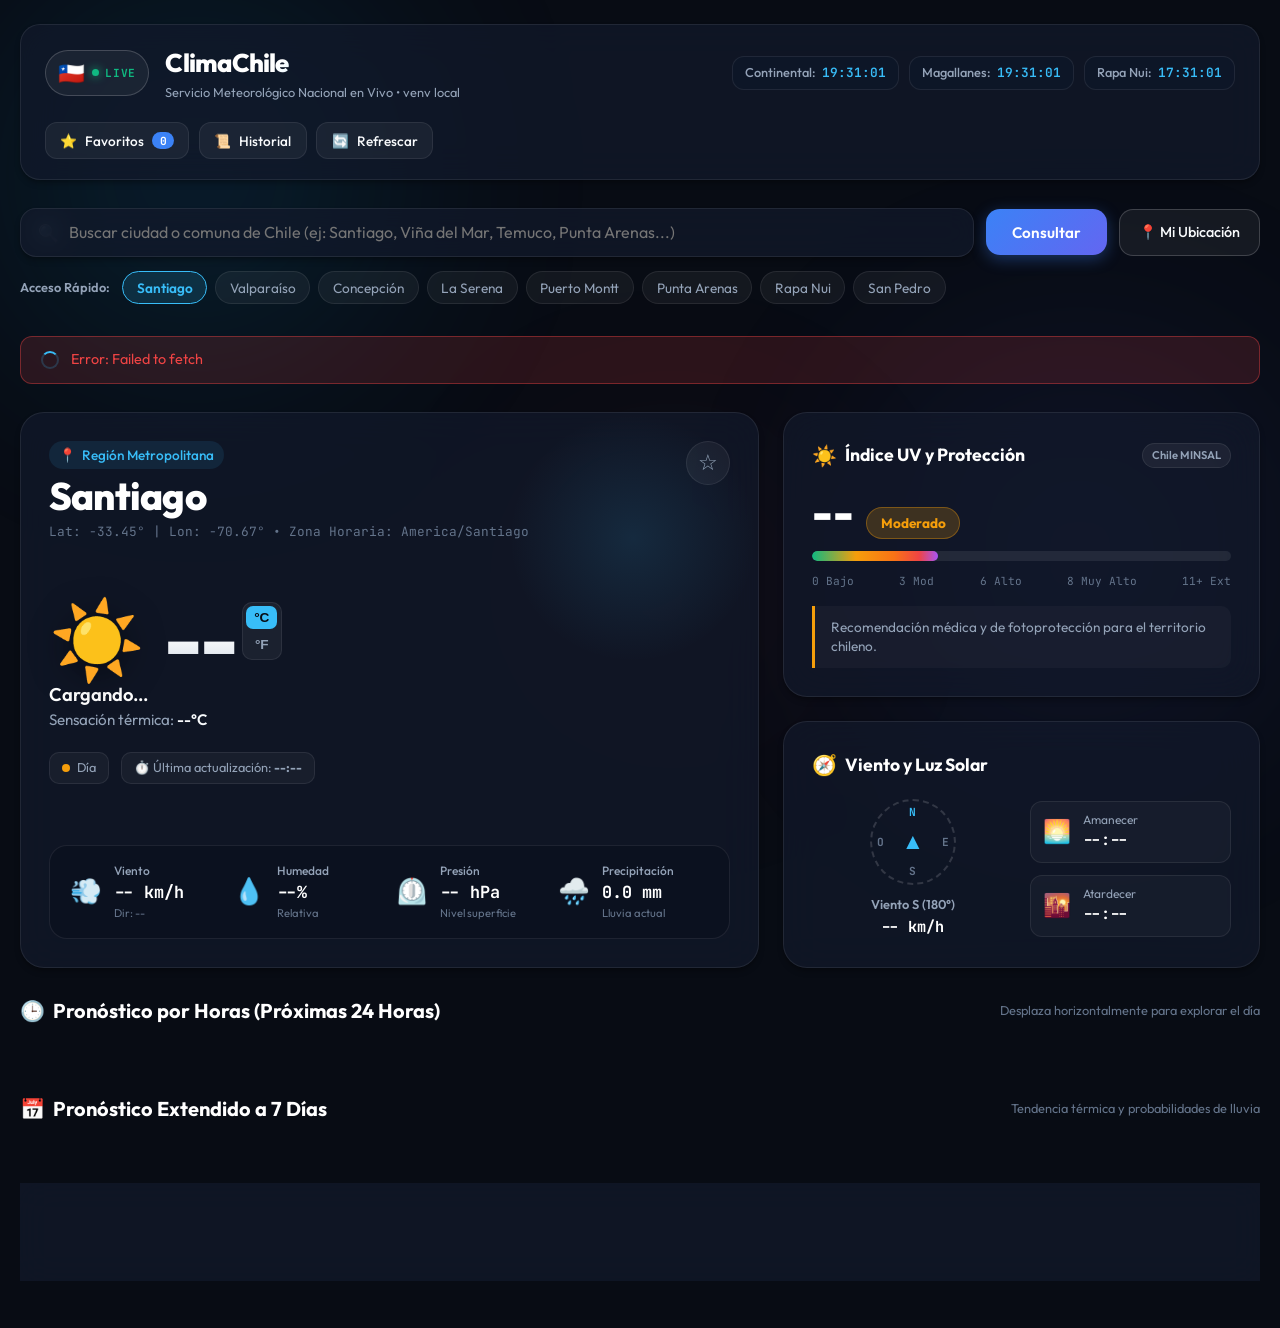
==== frontend/index.html @ 2eb67445 "refactor: decouple project structure into backend and frontend directories with dedicated startup sc" ====
<!DOCTYPE html>
<html lang="es">
<head>
  <meta charset="UTF-8">
  <meta name="viewport" content="width=device-width, initial-scale=1.0">
  <meta name="description" content="Portal meteorológico en vivo para Chile. Monitoreo del clima en tiempo real, índice UV, pronóstico extendido a 7 días y registro en base de datos local.">
  <title>ClimaChile • Portal Meteorológico en Vivo</title>

  <!-- Google Fonts: Outfit & JetBrains Mono -->
  <link rel="preconnect" href="https://fonts.googleapis.com">
  <link rel="preconnect" href="https://fonts.gstatic.com" crossorigin>
  <link href="https://fonts.googleapis.com/css2?family=JetBrains+Mono:wght@400;600;700&family=Outfit:wght@300;400;500;600;700;800&display=swap" rel="stylesheet">

  <!-- Estilos Vanilla CSS -->
  <link rel="stylesheet" href="css/styles.css">
</head>
<body data-mood="mostly-sunny">
  <!-- Fondo decorativo dinámico con orbes de gradiente -->
  <div class="bg-glow bg-glow-1" aria-hidden="true"></div>
  <div class="bg-glow bg-glow-2" aria-hidden="true"></div>
  <div class="bg-glow bg-glow-3" aria-hidden="true"></div>

  <!-- Contenedor Principal -->
  <div class="app-container">
    
    <!-- Barra Superior / Header -->
    <header class="app-header" id="main-header">
      <div class="brand-group">
        <div class="brand-badge" id="chile-flag-badge" title="Chile">
          <span class="flag-icon">🇨🇱</span>
          <span class="live-indicator">LIVE</span>
        </div>
        <div class="brand-titles">
          <h1 class="brand-title" id="app-heading-title">ClimaChile</h1>
          <p class="brand-subtitle" id="app-heading-subtitle">Servicio Meteorológico Nacional en Vivo • venv local</p>
        </div>
      </div>

      <!-- Reloj oficial multidistrital de Chile -->
      <div class="chile-clocks" id="chile-clocks-bar">
        <div class="clock-chip" id="clock-continental" title="Zona Continental (UTC-3)">
          <span class="clock-zone">Continental:</span>
          <span class="clock-time" id="time-continental">--:--:--</span>
        </div>
        <div class="clock-chip" id="clock-magallanes" title="Zona Magallanes y Antártica (UTC-3)">
          <span class="clock-zone">Magallanes:</span>
          <span class="clock-time" id="time-magallanes">--:--:--</span>
        </div>
        <div class="clock-chip" id="clock-insular" title="Rapa Nui e Insular (UTC-5)">
          <span class="clock-zone">Rapa Nui:</span>
          <span class="clock-time" id="time-insular">--:--:--</span>
        </div>
      </div>

      <!-- Botones de Acción en Cabecera -->
      <div class="header-actions">
        <button type="button" class="btn-icon" id="btn-open-favorites" title="Ver ciudades favoritas">
          <span class="btn-symbol">⭐</span>
          <span class="btn-label">Favoritos</span>
          <span class="badge-count" id="favorites-count-badge">0</span>
        </button>
        <button type="button" class="btn-icon" id="btn-open-history" title="Ver historial de consultas en base de datos">
          <span class="btn-symbol">📜</span>
          <span class="btn-label">Historial</span>
        </button>
        <button type="button" class="btn-icon" id="btn-refresh-weather" title="Actualizar datos meteorológicos">
          <span class="btn-symbol">🔄</span>
          <span class="btn-label">Refrescar</span>
        </button>
      </div>
    </header>

    <!-- Barra de Búsqueda y Filtros Rápidos de Chile -->
    <section class="search-section" id="search-section">
      <div class="search-bar-wrapper">
        <div class="search-input-box">
          <span class="search-icon" aria-hidden="true">🔍</span>
          <input 
            type="text" 
            id="input-city-search" 
            placeholder="Buscar ciudad o comuna de Chile (ej: Santiago, Viña del Mar, Temuco, Punta Arenas...)" 
            autocomplete="off"
            aria-label="Buscar ciudad chilena"
          >
          <button type="button" id="btn-clear-search" class="btn-clear-input" style="display: none;" title="Limpiar búsqueda">✕</button>
        </div>
        <button type="button" class="btn-primary" id="btn-search-trigger">
          <span>Consultar</span>
        </button>
        <button type="button" class="btn-secondary" id="btn-geo-detect" title="Detectar mi ubicación actual">
          <span>📍 Mi Ubicación</span>
        </button>

        <!-- Dropdown de Autocompletado -->
        <div class="search-dropdown" id="search-dropdown" style="display: none;"></div>
      </div>

      <!-- Selector Rápido de Ciudades Clave de Chile -->
      <div class="quick-cities-bar" id="quick-cities-bar">
        <span class="quick-label">Acceso Rápido:</span>
        <div class="quick-chips-wrapper" id="quick-chips-list">
          <button type="button" class="chip active" data-city="Santiago" data-region="Región Metropolitana" data-lat="-33.4489" data-lon="-70.6693" data-tz="America/Santiago">Santiago</button>
          <button type="button" class="chip" data-city="Valparaíso" data-region="Valparaíso" data-lat="-33.0472" data-lon="-71.6127" data-tz="America/Santiago">Valparaíso</button>
          <button type="button" class="chip" data-city="Concepción" data-region="Biobío" data-lat="-36.8270" data-lon="-73.0503" data-tz="America/Santiago">Concepción</button>
          <button type="button" class="chip" data-city="La Serena" data-region="Coquimbo" data-lat="-29.9027" data-lon="-71.2519" data-tz="America/Santiago">La Serena</button>
          <button type="button" class="chip" data-city="Puerto Montt" data-region="Los Lagos" data-lat="-41.4693" data-lon="-72.9424" data-tz="America/Santiago">Puerto Montt</button>
          <button type="button" class="chip" data-city="Punta Arenas" data-region="Magallanes" data-lat="-53.1638" data-lon="-70.9171" data-tz="America/Punta_Arenas">Punta Arenas</button>
          <button type="button" class="chip" data-city="Rapa Nui (Isla de Pascua)" data-region="Valparaíso (Insular)" data-lat="-27.1127" data-lon="-109.3497" data-tz="Pacific/Easter">Rapa Nui</button>
          <button type="button" class="chip" data-city="San Pedro de Atacama" data-region="Antofagasta" data-lat="-22.9115" data-lon="-68.2015" data-tz="America/Santiago">San Pedro</button>
        </div>
      </div>
    </section>

    <!-- Estado de Carga y Mensajes -->
    <div class="status-banner" id="status-banner" style="display: none;">
      <div class="spinner" id="loading-spinner" aria-hidden="true"></div>
      <span id="status-banner-text">Consultando servicio meteorológico...</span>
    </div>

    <!-- Panel Principal del Clima -->
    <main class="weather-dashboard" id="weather-dashboard">
      
      <!-- Fila 1: Hero Card y Métricas Clave -->
      <section class="dashboard-grid-top">
        
        <!-- Tarjeta Principal del Clima Actual -->
        <article class="weather-card hero-weather-card" id="card-current-weather">
          <div class="hero-header">
            <div class="location-info">
              <div class="location-badge">
                <span class="pin-symbol">📍</span>
                <span id="current-region-label">Región Metropolitana</span>
              </div>
              <h2 class="current-city-name" id="current-city-name">Santiago</h2>
              <p class="current-coords" id="current-coords">Lat: -33.45° | Lon: -70.67° • Zona Horaria: America/Santiago</p>
            </div>
            <button type="button" class="btn-fav-star" id="btn-toggle-favorite" title="Guardar en Favoritos" aria-label="Guardar en favoritos">
              <span id="fav-star-icon">☆</span>
            </button>
          </div>

          <div class="hero-body">
            <div class="hero-temp-container">
              <div class="temp-display-row">
                <span class="hero-weather-icon" id="hero-weather-icon">☀️</span>
                <div class="temp-value-box">
                  <span class="hero-temp-number" id="hero-temp-value">--</span>
                  <div class="unit-toggle-group">
                    <button type="button" class="unit-btn active" id="btn-unit-c" title="Grados Celsius">°C</button>
                    <button type="button" class="unit-btn" id="btn-unit-f" title="Grados Fahrenheit">°F</button>
                  </div>
                </div>
              </div>
              <div class="hero-condition-pill" id="hero-condition-pill">
                <span id="hero-condition-text">Cargando...</span>
              </div>
              <p class="hero-feels-like" id="hero-feels-like">Sensación térmica: <span>--°C</span></p>
            </div>

            <div class="hero-summary-tags">
              <div class="summary-pill" id="pill-day-night">
                <span class="pill-dot"></span>
                <span id="day-night-text">Día</span>
              </div>
              <div class="summary-pill">
                <span>⏱️ Última actualización: <strong id="last-update-time">--:--</strong></span>
              </div>
            </div>
          </div>

          <!-- Métricas Rápidas en Cinta -->
          <div class="hero-metrics-ribbon" id="hero-metrics-ribbon">
            <div class="ribbon-item" id="metric-wind">
              <span class="ribbon-icon">💨</span>
              <div class="ribbon-info">
                <span class="ribbon-label">Viento</span>
                <span class="ribbon-val" id="val-wind">-- km/h</span>
                <span class="ribbon-sub" id="val-wind-dir">Dir: --</span>
              </div>
            </div>
            <div class="ribbon-item" id="metric-humidity">
              <span class="ribbon-icon">💧</span>
              <div class="ribbon-info">
                <span class="ribbon-label">Humedad</span>
                <span class="ribbon-val" id="val-humidity">--%</span>
                <span class="ribbon-sub" id="sub-humidity">Relativa</span>
              </div>
            </div>
            <div class="ribbon-item" id="metric-pressure">
              <span class="ribbon-icon">⏲️</span>
              <div class="ribbon-info">
                <span class="ribbon-label">Presión</span>
                <span class="ribbon-val" id="val-pressure">-- hPa</span>
                <span class="ribbon-sub">Nivel superficie</span>
              </div>
            </div>
            <div class="ribbon-item" id="metric-rain">
              <span class="ribbon-icon">🌧️</span>
              <div class="ribbon-info">
                <span class="ribbon-label">Precipitación</span>
                <span class="ribbon-val" id="val-rain">0.0 mm</span>
                <span class="ribbon-sub">Lluvia actual</span>
              </div>
            </div>
          </div>
        </article>

        <!-- Columna Lateral: Tarjeta Radiación UV e Información Ambiental -->
        <div class="side-metrics-column">
          
          <!-- Tarjeta Índice UV de Chile -->
          <article class="weather-card uv-card" id="card-uv-index">
            <div class="card-title-row">
              <div class="title-with-icon">
                <span class="card-header-icon">☀️</span>
                <h3>Índice UV y Protección</h3>
              </div>
              <span class="badge-tag">Chile MINSAL</span>
            </div>
            <div class="uv-gauge-container">
              <div class="uv-number-box">
                <span class="uv-val" id="val-uv-index">--</span>
                <span class="uv-cat-pill" id="pill-uv-category">Moderado</span>
              </div>
              <div class="uv-meter-bar">
                <div class="uv-meter-fill" id="uv-meter-fill" style="width: 30%;"></div>
              </div>
              <div class="uv-scale-labels">
                <span>0 Bajo</span>
                <span>3 Mod</span>
                <span>6 Alto</span>
                <span>8 Muy Alto</span>
                <span>11+ Ext</span>
              </div>
            </div>
            <div class="uv-advice-box" id="uv-advice-box">
              <p class="uv-advice-text" id="uv-advice-text">Recomendación médica y de fotoprotección para el territorio chileno.</p>
            </div>
          </article>

          <!-- Tarjeta Viento, Brújula y Sol -->
          <article class="weather-card sun-wind-card" id="card-sun-wind">
            <div class="card-title-row">
              <div class="title-with-icon">
                <span class="card-header-icon">🧭</span>
                <h3>Viento y Luz Solar</h3>
              </div>
            </div>
            <div class="sun-wind-grid">
              <div class="compass-box">
                <div class="compass-circle">
                  <div class="compass-arrow" id="compass-arrow">▲</div>
                  <span class="compass-point north">N</span>
                  <span class="compass-point south">S</span>
                  <span class="compass-point east">E</span>
                  <span class="compass-point west">O</span>
                </div>
                <div class="compass-data">
                  <span class="compass-heading" id="compass-heading-text">Viento S (180°)</span>
                  <span class="compass-speed" id="compass-speed-text">-- km/h</span>
                </div>
              </div>
              <div class="sun-times-box">
                <div class="sun-row">
                  <span class="sun-icon">🌅</span>
                  <div class="sun-text">
                    <span class="sun-label">Amanecer</span>
                    <strong class="sun-val" id="val-sunrise">--:--</strong>
                  </div>
                </div>
                <div class="sun-row">
                  <span class="sun-icon">🌇</span>
                  <div class="sun-text">
                    <span class="sun-label">Atardecer</span>
                    <strong class="sun-val" id="val-sunset">--:--</strong>
                  </div>
                </div>
              </div>
            </div>
          </article>

        </div>
      </section>

      <!-- Pronóstico por Horas (Próximas 24 Horas) -->
      <section class="forecast-section" id="section-hourly-forecast">
        <div class="section-header">
          <div class="section-title-wrap">
            <span class="section-icon">🕒</span>
            <h3 class="section-title">Pronóstico por Horas (Próximas 24 Horas)</h3>
          </div>
          <span class="section-hint">Desplaza horizontalmente para explorar el día</span>
        </div>
        <div class="hourly-cards-slider" id="hourly-cards-container">
          <!-- Tarjetas horarias generadas dinámicamente -->
        </div>
      </section>

      <!-- Pronóstico Extendido a 7 Días -->
      <section class="forecast-section" id="section-daily-forecast">
        <div class="section-header">
          <div class="section-title-wrap">
            <span class="section-icon">📅</span>
            <h3 class="section-title">Pronóstico Extendido a 7 Días</h3>
          </div>
          <span class="section-hint">Tendencia térmica y probabilidades de lluvia</span>
        </div>
        <div class="daily-cards-grid" id="daily-cards-container">
          <!-- Tarjetas diarias generadas dinámicamente -->
        </div>
      </section>

    </main>

    <!-- Modal / Drawer de Favoritos -->
    <div class="modal-backdrop" id="modal-favorites-backdrop" style="display: none;">
      <div class="modal-panel" id="modal-favorites-panel">
        <div class="modal-header">
          <div class="modal-title-wrap">
            <span>⭐</span>
            <h3>Ciudades Favoritas en Chile</h3>
          </div>
          <button type="button" class="btn-close-modal" id="btn-close-favorites" title="Cerrar modal">✕</button>
        </div>
        <div class="modal-body">
          <p class="modal-desc">Ciudades sincronizadas con la base de datos local SQLite (<code>clima_chile.db</code>):</p>
          <div class="favorites-list" id="favorites-list-container">
            <!-- Lista generada con JS -->
          </div>
        </div>
      </div>
    </div>

    <!-- Modal / Drawer de Historial -->
    <div class="modal-backdrop" id="modal-history-backdrop" style="display: none;">
      <div class="modal-panel" id="modal-history-panel">
        <div class="modal-header">
          <div class="modal-title-wrap">
            <span>📜</span>
            <h3>Historial de Consultas Meteorológicas</h3>
          </div>
          <div class="modal-actions">
            <button type="button" class="btn-danger-outline" id="btn-clear-history">Limpiar</button>
            <button type="button" class="btn-close-modal" id="btn-close-history" title="Cerrar modal">✕</button>
          </div>
        </div>
        <div class="modal-body">
          <p class="modal-desc">Registros almacenados en la tabla <code>historial_consultas</code> de SQLite:</p>
          <div class="history-list" id="history-list-container">
            <!-- Lista generada con JS -->
          </div>
        </div>
      </div>
    </div>

    <!-- Footer Informativo -->
    <footer class="app-footer" id="app-footer">
      <div class="footer-content">
        <div class="footer-left">
          <p><strong>ClimaChile Portal</strong> • Desarrollado con HTML5, Vanilla CSS y JavaScript</p>
          <p class="sub-tech">Servidor Flask en entorno virtual Python (<code>venv</code>) • Base de datos SQLite <code>clima_chile.db</code></p>
        </div>
        <div class="footer-right">
          <span class="badge-status online">● API Open-Meteo Conectada</span>
          <span class="badge-status env">🐍 Python venv Activo</span>
        </div>
      </div>
    </footer>

  </div>

  <!-- Script Principal de la Aplicación -->
  <script src="js/app.js"></script>
</body>
</html>
---- frontend/css/styles.css ----
/* =====================================================================
   CLIMACHILE - SISTEMA DE DISEÑO METEOROLÓGICO VANILLA CSS
   Estética Glassmorphism Premium, Modo Oscuro e Interactividad Dinámica
   ===================================================================== */

:root {
  /* Paleta Base */
  --bg-primary: #080c14;
  --bg-secondary: #0f172a;
  --bg-card: rgba(18, 25, 43, 0.72);
  --bg-card-hover: rgba(26, 36, 61, 0.85);
  --bg-card-active: rgba(30, 41, 59, 0.95);
  --border-glass: rgba(255, 255, 255, 0.08);
  --border-glass-bright: rgba(255, 255, 255, 0.18);
  --border-focus: rgba(56, 189, 248, 0.5);

  /* Acentos de Color */
  --accent-cyan: #38bdf8;
  --accent-blue: #3b82f6;
  --accent-indigo: #6366f1;
  --accent-chile-red: #ef4444;
  --accent-chile-white: #f8fafc;
  --accent-amber: #f59e0b;
  --accent-emerald: #10b981;
  --accent-purple: #a855f7;

  /* Textos */
  --text-main: #f8fafc;
  --text-muted: #94a3b8;
  --text-dim: #64748b;

  /* Sombras y Luces */
  --shadow-sm: 0 4px 6px -1px rgba(0, 0, 0, 0.3), 0 2px 4px -2px rgba(0, 0, 0, 0.2);
  --shadow-lg: 0 20px 30px -10px rgba(0, 0, 0, 0.6), 0 10px 15px -5px rgba(0, 0, 0, 0.3);
  --glow-cyan: 0 0 25px rgba(56, 189, 248, 0.25);
  --glow-amber: 0 0 25px rgba(245, 158, 11, 0.25);

  /* Tipografías */
  --font-sans: 'Outfit', -apple-system, BlinkMacSystemFont, "Segoe UI", Roboto, sans-serif;
  --font-mono: 'JetBrains Mono', monospace;

  /* Transiciones */
  --trans-fast: 0.18s cubic-bezier(0.4, 0, 0.2, 1);
  --trans-mid: 0.3s cubic-bezier(0.4, 0, 0.2, 1);
  --trans-spring: 0.45s cubic-bezier(0.175, 0.885, 0.32, 1.275);
}

/* Reset y Base */
*, *::before, *::after {
  box-sizing: border-box;
  margin: 0;
  padding: 0;
}

body {
  font-family: var(--font-sans);
  background-color: var(--bg-primary);
  color: var(--text-main);
  min-height: 100vh;
  line-height: 1.5;
  overflow-x: hidden;
  position: relative;
  -webkit-font-smoothing: antialiased;
}

/* Orbes ambientales de luz dinámica */
.bg-glow {
  position: fixed;
  border-radius: 50%;
  filter: blur(120px);
  z-index: -1;
  pointer-events: none;
  opacity: 0.45;
  transition: all 1.2s ease;
}

.bg-glow-1 {
  width: 550px;
  height: 550px;
  top: -100px;
  left: -80px;
  background: radial-gradient(circle, rgba(14, 165, 233, 0.45) 0%, rgba(3, 105, 161, 0) 70%);
}

.bg-glow-2 {
  width: 600px;
  height: 600px;
  bottom: 5%;
  right: -100px;
  background: radial-gradient(circle, rgba(99, 102, 241, 0.35) 0%, rgba(67, 56, 202, 0) 70%);
}

.bg-glow-3 {
  width: 450px;
  height: 450px;
  top: 40%;
  left: 35%;
  background: radial-gradient(circle, rgba(239, 68, 68, 0.2) 0%, rgba(185, 28, 28, 0) 70%);
}

/* Adaptación del fondo según el clima */
body[data-mood="sunny"] .bg-glow-1 {
  background: radial-gradient(circle, rgba(245, 158, 11, 0.4) 0%, transparent 70%);
}
body[data-mood="rain"] .bg-glow-1 {
  background: radial-gradient(circle, rgba(14, 165, 233, 0.5) 0%, transparent 70%);
}
body[data-mood="snow"] .bg-glow-1 {
  background: radial-gradient(circle, rgba(165, 243, 252, 0.4) 0%, transparent 70%);
}
body[data-mood="storm"] .bg-glow-1 {
  background: radial-gradient(circle, rgba(168, 85, 247, 0.45) 0%, transparent 70%);
}

/* Contenedor Principal */
.app-container {
  max-width: 1280px;
  margin: 0 auto;
  padding: 1.5rem 1.25rem 3rem;
  display: flex;
  flex-direction: column;
  gap: 1.75rem;
}

/* =====================================================================
   HEADER & RELOJES OFICIALES DE CHILE
   ===================================================================== */
.app-header {
  display: flex;
  flex-wrap: wrap;
  align-items: center;
  justify-content: space-between;
  gap: 1.25rem;
  padding: 1.2rem 1.5rem;
  background: var(--bg-card);
  backdrop-filter: blur(18px);
  -webkit-backdrop-filter: blur(18px);
  border: 1px solid var(--border-glass);
  border-radius: 20px;
  box-shadow: var(--shadow-sm);
}

.brand-group {
  display: flex;
  align-items: center;
  gap: 1rem;
}

.brand-badge {
  display: flex;
  align-items: center;
  gap: 0.45rem;
  background: rgba(255, 255, 255, 0.05);
  border: 1px solid var(--border-glass-bright);
  padding: 0.35rem 0.75rem;
  border-radius: 999px;
}

.flag-icon {
  font-size: 1.35rem;
}

.live-indicator {
  font-family: var(--font-mono);
  font-size: 0.7rem;
  font-weight: 700;
  letter-spacing: 0.08em;
  color: var(--accent-emerald);
  display: flex;
  align-items: center;
  gap: 0.35rem;
}

.live-indicator::before {
  content: '';
  width: 7px;
  height: 7px;
  background-color: var(--accent-emerald);
  border-radius: 50%;
  box-shadow: 0 0 10px var(--accent-emerald);
  animation: pulse-dot 1.8s infinite;
}

@keyframes pulse-dot {
  0%, 100% { opacity: 1; transform: scale(1); }
  50% { opacity: 0.4; transform: scale(0.85); }
}

.brand-titles {
  display: flex;
  flex-direction: column;
}

.brand-title {
  font-size: 1.6rem;
  font-weight: 800;
  letter-spacing: -0.03em;
  background: linear-gradient(135deg, #ffffff 40%, var(--accent-cyan) 100%);
  -webkit-background-clip: text;
  -webkit-text-fill-color: transparent;
}

.brand-subtitle {
  font-size: 0.8rem;
  color: var(--text-muted);
  font-weight: 400;
}

/* Relojes por zona chilena */
.chile-clocks {
  display: flex;
  gap: 0.6rem;
  flex-wrap: wrap;
}

.clock-chip {
  background: rgba(15, 23, 42, 0.7);
  border: 1px solid var(--border-glass);
  padding: 0.4rem 0.75rem;
  border-radius: 12px;
  display: flex;
  align-items: center;
  gap: 0.45rem;
  font-size: 0.8rem;
}

.clock-zone {
  color: var(--text-muted);
  font-weight: 500;
}

.clock-time {
  font-family: var(--font-mono);
  font-weight: 600;
  color: var(--accent-cyan);
}

/* Botones de Cabecera */
.header-actions {
  display: flex;
  align-items: center;
  gap: 0.6rem;
}

.btn-icon {
  display: inline-flex;
  align-items: center;
  gap: 0.5rem;
  background: rgba(255, 255, 255, 0.05);
  border: 1px solid var(--border-glass);
  color: var(--text-main);
  padding: 0.55rem 0.9rem;
  border-radius: 12px;
  font-family: var(--font-sans);
  font-size: 0.85rem;
  font-weight: 500;
  cursor: pointer;
  transition: all var(--trans-fast);
  position: relative;
}

.btn-icon:hover {
  background: rgba(255, 255, 255, 0.12);
  border-color: var(--border-glass-bright);
  transform: translateY(-1px);
}

.badge-count {
  background: var(--accent-blue);
  color: #fff;
  font-size: 0.7rem;
  font-weight: 700;
  padding: 0.1rem 0.45rem;
  border-radius: 999px;
  font-family: var(--font-mono);
}

/* =====================================================================
   SECCIÓN DE BÚSQUEDA Y FILTROS RÁPIDOS
   ===================================================================== */
.search-section {
  display: flex;
  flex-direction: column;
  gap: 0.9rem;
}

.search-bar-wrapper {
  position: relative;
  display: flex;
  align-items: center;
  gap: 0.75rem;
  width: 100%;
}

.search-input-box {
  flex: 1;
  position: relative;
  display: flex;
  align-items: center;
}

.search-icon {
  position: absolute;
  left: 1.1rem;
  font-size: 1.05rem;
  color: var(--text-muted);
  pointer-events: none;
}

.search-input-box input {
  width: 100%;
  background: var(--bg-card);
  backdrop-filter: blur(14px);
  border: 1px solid var(--border-glass);
  border-radius: 16px;
  padding: 0.85rem 2.8rem 0.85rem 3rem;
  color: var(--text-main);
  font-family: var(--font-sans);
  font-size: 1rem;
  outline: none;
  transition: all var(--trans-mid);
  box-shadow: var(--shadow-sm);
}

.search-input-box input:focus {
  border-color: var(--accent-cyan);
  box-shadow: var(--glow-cyan);
  background: rgba(18, 25, 43, 0.9);
}

.btn-clear-input {
  position: absolute;
  right: 1rem;
  background: none;
  border: none;
  color: var(--text-muted);
  font-size: 1rem;
  cursor: pointer;
  padding: 0.2rem;
  border-radius: 50%;
  transition: color var(--trans-fast);
}

.btn-clear-input:hover {
  color: #fff;
}

.btn-primary {
  background: linear-gradient(135deg, var(--accent-blue), var(--accent-indigo));
  color: #ffffff;
  border: none;
  padding: 0.85rem 1.6rem;
  border-radius: 14px;
  font-family: var(--font-sans);
  font-weight: 600;
  font-size: 0.95rem;
  cursor: pointer;
  box-shadow: 0 4px 15px rgba(59, 130, 246, 0.35);
  transition: all var(--trans-mid);
  white-space: nowrap;
}

.btn-primary:hover {
  transform: translateY(-2px);
  box-shadow: 0 6px 20px rgba(59, 130, 246, 0.5);
}

.btn-secondary {
  background: rgba(255, 255, 255, 0.06);
  border: 1px solid var(--border-glass-bright);
  color: var(--text-main);
  padding: 0.85rem 1.2rem;
  border-radius: 14px;
  font-family: var(--font-sans);
  font-weight: 500;
  font-size: 0.9rem;
  cursor: pointer;
  transition: all var(--trans-fast);
  white-space: nowrap;
}

.btn-secondary:hover {
  background: rgba(255, 255, 255, 0.12);
  border-color: var(--accent-cyan);
}

/* Dropdown de Autocompletado */
.search-dropdown {
  position: absolute;
  top: calc(100% + 8px);
  left: 0;
  width: 100%;
  max-width: 650px;
  background: rgba(15, 23, 42, 0.96);
  backdrop-filter: blur(20px);
  border: 1px solid var(--border-glass-bright);
  border-radius: 16px;
  box-shadow: var(--shadow-lg);
  z-index: 100;
  overflow: hidden;
  max-height: 380px;
  overflow-y: auto;
}

.dropdown-item {
  display: flex;
  align-items: center;
  justify-content: space-between;
  padding: 0.85rem 1.25rem;
  cursor: pointer;
  border-bottom: 1px solid rgba(255, 255, 255, 0.04);
  transition: background var(--trans-fast);
}

.dropdown-item:last-child {
  border-bottom: none;
}

.dropdown-item:hover {
  background: rgba(56, 189, 248, 0.12);
}

.dropdown-city {
  font-weight: 600;
  color: #fff;
}

.dropdown-region {
  font-size: 0.8rem;
  color: var(--text-muted);
}

.dropdown-tag {
  font-size: 0.75rem;
  padding: 0.2rem 0.5rem;
  border-radius: 6px;
  background: rgba(255, 255, 255, 0.08);
  color: var(--accent-cyan);
}

/* Barra de Chips Rápidos de Chile */
.quick-cities-bar {
  display: flex;
  align-items: center;
  gap: 0.75rem;
  overflow-x: auto;
  padding-bottom: 0.25rem;
  scrollbar-width: none;
}

.quick-cities-bar::-webkit-scrollbar {
  display: none;
}

.quick-label {
  font-size: 0.8rem;
  color: var(--text-muted);
  font-weight: 600;
  white-space: nowrap;
}

.quick-chips-wrapper {
  display: flex;
  gap: 0.5rem;
}

.chip {
  background: rgba(255, 255, 255, 0.05);
  border: 1px solid var(--border-glass);
  color: var(--text-muted);
  padding: 0.4rem 0.85rem;
  border-radius: 999px;
  font-family: var(--font-sans);
  font-size: 0.85rem;
  cursor: pointer;
  transition: all var(--trans-fast);
  white-space: nowrap;
}

.chip:hover {
  background: rgba(255, 255, 255, 0.1);
  color: #fff;
  border-color: var(--border-glass-bright);
}

.chip.active {
  background: rgba(56, 189, 248, 0.15);
  border-color: var(--accent-cyan);
  color: var(--accent-cyan);
  font-weight: 600;
}

/* Banner de Estado */
.status-banner {
  display: flex;
  align-items: center;
  gap: 0.75rem;
  padding: 0.75rem 1.25rem;
  background: rgba(14, 165, 233, 0.1);
  border: 1px solid rgba(14, 165, 233, 0.3);
  border-radius: 12px;
  font-size: 0.9rem;
  color: var(--accent-cyan);
}

.spinner {
  width: 18px;
  height: 18px;
  border: 2px solid rgba(56, 189, 248, 0.2);
  border-top-color: var(--accent-cyan);
  border-radius: 50%;
  animation: spin 0.8s linear infinite;
}

@keyframes spin {
  to { transform: rotate(360deg); }
}

/* =====================================================================
   DASHBOARD DEL CLIMA
   ===================================================================== */
.weather-dashboard {
  display: flex;
  flex-direction: column;
  gap: 1.75rem;
}

.dashboard-grid-top {
  display: grid;
  grid-template-columns: 1.55fr 1fr;
  gap: 1.5rem;
}

/* Tarjeta Genérica Glass */
.weather-card {
  background: var(--bg-card);
  backdrop-filter: blur(20px);
  -webkit-backdrop-filter: blur(20px);
  border: 1px solid var(--border-glass);
  border-radius: 24px;
  padding: 1.75rem;
  box-shadow: var(--shadow-sm);
  transition: border-color var(--trans-mid), box-shadow var(--trans-mid);
}

.weather-card:hover {
  border-color: var(--border-glass-bright);
}

/* Tarjeta Hero Principal */
.hero-weather-card {
  display: flex;
  flex-direction: column;
  justify-content: space-between;
  gap: 1.5rem;
  position: relative;
  overflow: hidden;
}

.hero-weather-card::after {
  content: '';
  position: absolute;
  top: 0;
  right: 0;
  width: 250px;
  height: 250px;
  background: radial-gradient(circle, rgba(56, 189, 248, 0.12) 0%, transparent 70%);
  pointer-events: none;
}

.hero-header {
  display: flex;
  align-items: flex-start;
  justify-content: space-between;
}

.location-badge {
  display: inline-flex;
  align-items: center;
  gap: 0.35rem;
  font-size: 0.85rem;
  font-weight: 500;
  color: var(--accent-cyan);
  background: rgba(56, 189, 248, 0.1);
  padding: 0.25rem 0.65rem;
  border-radius: 999px;
  margin-bottom: 0.35rem;
}

.current-city-name {
  font-size: 2.4rem;
  font-weight: 800;
  letter-spacing: -0.02em;
  color: #fff;
  line-height: 1.1;
}

.current-coords {
  font-size: 0.8rem;
  color: var(--text-dim);
  margin-top: 0.3rem;
  font-family: var(--font-mono);
}

.btn-fav-star {
  background: rgba(255, 255, 255, 0.05);
  border: 1px solid var(--border-glass);
  border-radius: 50%;
  width: 44px;
  height: 44px;
  display: flex;
  align-items: center;
  justify-content: center;
  font-size: 1.4rem;
  color: var(--text-muted);
  cursor: pointer;
  transition: all var(--trans-spring);
}

.btn-fav-star:hover {
  background: rgba(255, 255, 255, 0.12);
  transform: scale(1.1);
  color: var(--accent-amber);
}

.btn-fav-star.is-fav {
  color: var(--accent-amber);
  background: rgba(245, 158, 11, 0.15);
  border-color: rgba(245, 158, 11, 0.4);
  box-shadow: var(--glow-amber);
}

/* Cuerpo del Hero */
.hero-body {
  display: flex;
  flex-direction: column;
  gap: 1.25rem;
}

.temp-display-row {
  display: flex;
  align-items: center;
  gap: 1.2rem;
}

.hero-weather-icon {
  font-size: 4.8rem;
  line-height: 1;
  filter: drop-shadow(0 6px 16px rgba(0, 0, 0, 0.4));
  animation: float-icon 4s ease-in-out infinite;
}

@keyframes float-icon {
  0%, 100% { transform: translateY(0); }
  50% { transform: translateY(-6px); }
}

.temp-value-box {
  display: flex;
  align-items: flex-start;
  gap: 0.4rem;
}

.hero-temp-number {
  font-family: var(--font-sans);
  font-size: 5.2rem;
  font-weight: 800;
  line-height: 0.9;
  letter-spacing: -0.04em;
  background: linear-gradient(180deg, #ffffff 40%, #cbd5e1 100%);
  -webkit-background-clip: text;
  -webkit-text-fill-color: transparent;
}

.unit-toggle-group {
  display: flex;
  flex-direction: column;
  gap: 0.2rem;
  background: rgba(255, 255, 255, 0.05);
  border: 1px solid var(--border-glass);
  border-radius: 10px;
  padding: 0.2rem;
}

.unit-btn {
  background: none;
  border: none;
  color: var(--text-muted);
  font-weight: 700;
  font-size: 0.85rem;
  padding: 0.25rem 0.5rem;
  border-radius: 7px;
  cursor: pointer;
  transition: all var(--trans-fast);
}

.unit-btn.active {
  background: var(--accent-cyan);
  color: #080c14;
}

.hero-condition-pill {
  display: inline-block;
  font-size: 1.15rem;
  font-weight: 600;
  color: #ffffff;
  margin-top: 0.2rem;
}

.hero-feels-like {
  font-size: 0.95rem;
  color: var(--text-muted);
}

.hero-feels-like span {
  color: var(--text-main);
  font-weight: 600;
}

.hero-summary-tags {
  display: flex;
  gap: 0.75rem;
  flex-wrap: wrap;
}

.summary-pill {
  display: flex;
  align-items: center;
  gap: 0.45rem;
  background: rgba(255, 255, 255, 0.04);
  border: 1px solid var(--border-glass);
  padding: 0.35rem 0.75rem;
  border-radius: 10px;
  font-size: 0.8rem;
  color: var(--text-muted);
}

.pill-dot {
  width: 8px;
  height: 8px;
  border-radius: 50%;
  background-color: var(--accent-amber);
}

/* Cinta de Métricas en Hero */
.hero-metrics-ribbon {
  display: grid;
  grid-template-columns: repeat(4, 1fr);
  gap: 0.75rem;
  background: rgba(10, 16, 29, 0.6);
  border: 1px solid var(--border-glass);
  border-radius: 18px;
  padding: 1rem 1.25rem;
}

.ribbon-item {
  display: flex;
  align-items: center;
  gap: 0.75rem;
}

.ribbon-icon {
  font-size: 1.6rem;
}

.ribbon-info {
  display: flex;
  flex-direction: column;
}

.ribbon-label {
  font-size: 0.75rem;
  color: var(--text-muted);
  font-weight: 500;
}

.ribbon-val {
  font-family: var(--font-mono);
  font-size: 1.05rem;
  font-weight: 700;
  color: #fff;
}

.ribbon-sub {
  font-size: 0.7rem;
  color: var(--text-dim);
}

/* =====================================================================
   COLUMNA LATERAL: ÍNDICE UV Y BRÚJULA
   ===================================================================== */
.side-metrics-column {
  display: flex;
  flex-direction: column;
  gap: 1.5rem;
}

.card-title-row {
  display: flex;
  align-items: center;
  justify-content: space-between;
  margin-bottom: 1.2rem;
}

.title-with-icon {
  display: flex;
  align-items: center;
  gap: 0.5rem;
}

.card-header-icon {
  font-size: 1.25rem;
}

.card-title-row h3 {
  font-size: 1.1rem;
  font-weight: 700;
  color: #fff;
}

.badge-tag {
  font-size: 0.7rem;
  font-weight: 600;
  padding: 0.2rem 0.55rem;
  background: rgba(255, 255, 255, 0.06);
  border: 1px solid var(--border-glass);
  border-radius: 999px;
  color: var(--text-muted);
}

/* Tarjeta UV */
.uv-gauge-container {
  display: flex;
  flex-direction: column;
  gap: 0.75rem;
}

.uv-number-box {
  display: flex;
  align-items: baseline;
  gap: 0.75rem;
}

.uv-val {
  font-family: var(--font-sans);
  font-size: 2.8rem;
  font-weight: 800;
  line-height: 1;
  color: #fff;
}

.uv-cat-pill {
  font-size: 0.85rem;
  font-weight: 700;
  padding: 0.3rem 0.85rem;
  border-radius: 999px;
  background: rgba(245, 158, 11, 0.2);
  color: var(--accent-amber);
  border: 1px solid rgba(245, 158, 11, 0.35);
}

.uv-meter-bar {
  width: 100%;
  height: 10px;
  background: rgba(255, 255, 255, 0.08);
  border-radius: 999px;
  overflow: hidden;
  position: relative;
}

.uv-meter-fill {
  height: 100%;
  background: linear-gradient(90deg, #10b981 0%, #f59e0b 35%, #f97316 65%, #ef4444 85%, #a855f7 100%);
  border-radius: 999px;
  transition: width 0.8s cubic-bezier(0.4, 0, 0.2, 1);
}

.uv-scale-labels {
  display: flex;
  justify-content: space-between;
  font-size: 0.7rem;
  color: var(--text-dim);
  font-family: var(--font-mono);
}

.uv-advice-box {
  margin-top: 1rem;
  padding: 0.75rem 1rem;
  background: rgba(255, 255, 255, 0.03);
  border-left: 3px solid var(--accent-amber);
  border-radius: 0 10px 10px 0;
}

.uv-advice-text {
  font-size: 0.85rem;
  color: var(--text-muted);
  line-height: 1.4;
}

/* Tarjeta Brújula y Sol */
.sun-wind-grid {
  display: grid;
  grid-template-columns: 1fr 1fr;
  gap: 1rem;
  align-items: center;
}

.compass-box {
  display: flex;
  flex-direction: column;
  align-items: center;
  gap: 0.6rem;
}

.compass-circle {
  width: 86px;
  height: 86px;
  border-radius: 50%;
  border: 2px dashed rgba(255, 255, 255, 0.15);
  position: relative;
  display: flex;
  align-items: center;
  justify-content: center;
}

.compass-point {
  position: absolute;
  font-family: var(--font-mono);
  font-size: 0.7rem;
  font-weight: 700;
  color: var(--text-dim);
}

.compass-point.north { top: 3px; color: var(--accent-cyan); }
.compass-point.south { bottom: 3px; }
.compass-point.east { right: 5px; }
.compass-point.west { left: 5px; }

.compass-arrow {
  font-size: 1.4rem;
  color: var(--accent-cyan);
  transition: transform 0.8s cubic-bezier(0.4, 0, 0.2, 1);
  transform-origin: center center;
}

.compass-data {
  text-align: center;
}

.compass-heading {
  display: block;
  font-size: 0.8rem;
  color: var(--text-muted);
  font-weight: 600;
}

.compass-speed {
  font-family: var(--font-mono);
  font-size: 0.95rem;
  font-weight: 700;
  color: #fff;
}

.sun-times-box {
  display: flex;
  flex-direction: column;
  gap: 0.75rem;
}

.sun-row {
  display: flex;
  align-items: center;
  gap: 0.75rem;
  background: rgba(255, 255, 255, 0.03);
  padding: 0.6rem 0.8rem;
  border-radius: 12px;
  border: 1px solid var(--border-glass);
}

.sun-icon {
  font-size: 1.4rem;
}

.sun-text {
  display: flex;
  flex-direction: column;
}

.sun-label {
  font-size: 0.75rem;
  color: var(--text-muted);
}

.sun-val {
  font-family: var(--font-mono);
  font-size: 0.95rem;
  color: #fff;
}

/* =====================================================================
   SECCIONES DE PRONÓSTICO (HORAS Y 7 DÍAS)
   ===================================================================== */
.forecast-section {
  display: flex;
  flex-direction: column;
  gap: 1rem;
}

.section-header {
  display: flex;
  align-items: center;
  justify-content: space-between;
}

.section-title-wrap {
  display: flex;
  align-items: center;
  gap: 0.5rem;
}

.section-icon {
  font-size: 1.25rem;
}

.section-title {
  font-size: 1.25rem;
  font-weight: 700;
  color: #fff;
}

.section-hint {
  font-size: 0.8rem;
  color: var(--text-dim);
}

/* Slider de Horas */
.hourly-cards-slider {
  display: flex;
  gap: 0.85rem;
  overflow-x: auto;
  padding: 0.5rem 0.2rem 1rem;
  scroll-behavior: smooth;
}

.hourly-cards-slider::-webkit-scrollbar {
  height: 6px;
}

.hourly-cards-slider::-webkit-scrollbar-track {
  background: rgba(255, 255, 255, 0.02);
  border-radius: 999px;
}

.hourly-cards-slider::-webkit-scrollbar-thumb {
  background: rgba(255, 255, 255, 0.12);
  border-radius: 999px;
}

.hourly-card {
  flex: 0 0 115px;
  background: var(--bg-card);
  backdrop-filter: blur(16px);
  border: 1px solid var(--border-glass);
  border-radius: 18px;
  padding: 1rem 0.75rem;
  display: flex;
  flex-direction: column;
  align-items: center;
  gap: 0.65rem;
  text-align: center;
  transition: all var(--trans-mid);
}

.hourly-card:hover {
  background: var(--bg-card-hover);
  border-color: var(--accent-cyan);
  transform: translateY(-4px);
  box-shadow: var(--shadow-sm);
}

.hourly-time {
  font-family: var(--font-mono);
  font-size: 0.85rem;
  font-weight: 600;
  color: var(--text-muted);
}

.hourly-icon {
  font-size: 2rem;
  line-height: 1;
}

.hourly-temp {
  font-family: var(--font-sans);
  font-size: 1.35rem;
  font-weight: 700;
  color: #fff;
}

.hourly-rain {
  font-size: 0.75rem;
  color: var(--accent-cyan);
  font-weight: 600;
  display: flex;
  align-items: center;
  gap: 0.2rem;
}

.hourly-wind {
  font-size: 0.7rem;
  color: var(--text-dim);
}

/* Grilla de 7 Días */
.daily-cards-grid {
  display: grid;
  grid-template-columns: repeat(auto-fit, minmax(150px, 1fr));
  gap: 0.85rem;
}

.daily-card {
  background: var(--bg-card);
  backdrop-filter: blur(16px);
  border: 1px solid var(--border-glass);
  border-radius: 20px;
  padding: 1.25rem 1rem;
  display: flex;
  flex-direction: column;
  align-items: center;
  gap: 0.75rem;
  text-align: center;
  transition: all var(--trans-mid);
}

.daily-card:hover {
  background: var(--bg-card-hover);
  border-color: var(--border-glass-bright);
  transform: translateY(-3px);
  box-shadow: var(--shadow-sm);
}

.daily-day-name {
  font-size: 1rem;
  font-weight: 700;
  color: #fff;
}

.daily-date-sub {
  font-size: 0.75rem;
  color: var(--text-dim);
}

.daily-icon {
  font-size: 2.6rem;
  margin: 0.2rem 0;
}

.daily-desc-text {
  font-size: 0.8rem;
  color: var(--text-muted);
  height: 2.2rem;
  display: flex;
  align-items: center;
  justify-content: center;
}

.daily-temp-bar-wrap {
  width: 100%;
  display: flex;
  flex-direction: column;
  gap: 0.35rem;
}

.daily-temp-values {
  display: flex;
  justify-content: space-between;
  width: 100%;
  font-family: var(--font-mono);
  font-size: 0.85rem;
}

.daily-max {
  color: #fff;
  font-weight: 700;
}

.daily-min {
  color: var(--text-dim);
}

.daily-bar {
  width: 100%;
  height: 6px;
  background: rgba(255, 255, 255, 0.08);
  border-radius: 999px;
  overflow: hidden;
}

.daily-bar-fill {
  height: 100%;
  background: linear-gradient(90deg, var(--accent-cyan), var(--accent-amber));
  border-radius: 999px;
}

.daily-rain-tag {
  font-size: 0.75rem;
  color: var(--accent-cyan);
  background: rgba(56, 189, 248, 0.1);
  padding: 0.2rem 0.5rem;
  border-radius: 999px;
  font-weight: 600;
}

/* =====================================================================
   MODALES (FAVORITOS E HISTORIAL)
   ===================================================================== */
.modal-backdrop {
  position: fixed;
  inset: 0;
  background: rgba(0, 0, 0, 0.75);
  backdrop-filter: blur(8px);
  z-index: 200;
  display: flex;
  align-items: center;
  justify-content: center;
  padding: 1.5rem;
  animation: fadeIn 0.25s ease;
}

@keyframes fadeIn {
  from { opacity: 0; }
  to { opacity: 1; }
}

.modal-panel {
  width: 100%;
  max-width: 600px;
  background: #0f172a;
  border: 1px solid var(--border-glass-bright);
  border-radius: 24px;
  box-shadow: var(--shadow-lg);
  overflow: hidden;
  max-height: 85vh;
  display: flex;
  flex-direction: column;
}

.modal-header {
  display: flex;
  align-items: center;
  justify-content: space-between;
  padding: 1.25rem 1.5rem;
  border-bottom: 1px solid var(--border-glass);
}

.modal-title-wrap {
  display: flex;
  align-items: center;
  gap: 0.5rem;
  font-size: 1.15rem;
  font-weight: 700;
  color: #fff;
}

.modal-actions {
  display: flex;
  align-items: center;
  gap: 0.75rem;
}

.btn-close-modal {
  background: none;
  border: none;
  color: var(--text-muted);
  font-size: 1.2rem;
  cursor: pointer;
  padding: 0.2rem 0.5rem;
  border-radius: 8px;
  transition: color var(--trans-fast);
}

.btn-close-modal:hover {
  color: #fff;
}

.btn-danger-outline {
  background: none;
  border: 1px solid rgba(239, 68, 68, 0.4);
  color: var(--accent-chile-red);
  padding: 0.35rem 0.75rem;
  border-radius: 8px;
  font-size: 0.8rem;
  font-weight: 600;
  cursor: pointer;
  transition: all var(--trans-fast);
}

.btn-danger-outline:hover {
  background: rgba(239, 68, 68, 0.15);
}

.modal-body {
  padding: 1.25rem 1.5rem;
  overflow-y: auto;
}

.modal-desc {
  font-size: 0.85rem;
  color: var(--text-muted);
  margin-bottom: 1rem;
}

.modal-desc code {
  background: rgba(255, 255, 255, 0.08);
  padding: 0.15rem 0.4rem;
  border-radius: 6px;
  font-family: var(--font-mono);
  color: var(--accent-cyan);
}

.favorites-list, .history-list {
  display: flex;
  flex-direction: column;
  gap: 0.65rem;
}

.fav-item-row, .history-item-row {
  display: flex;
  align-items: center;
  justify-content: space-between;
  background: rgba(255, 255, 255, 0.03);
  border: 1px solid var(--border-glass);
  padding: 0.85rem 1rem;
  border-radius: 14px;
  cursor: pointer;
  transition: all var(--trans-fast);
}

.fav-item-row:hover, .history-item-row:hover {
  background: rgba(255, 255, 255, 0.08);
  border-color: var(--border-glass-bright);
}

.fav-item-info, .history-item-info {
  display: flex;
  flex-direction: column;
}

.fav-item-city, .history-item-city {
  font-weight: 700;
  color: #fff;
}

.fav-item-region, .history-item-region {
  font-size: 0.8rem;
  color: var(--text-muted);
}

.btn-delete-fav {
  background: none;
  border: none;
  color: var(--text-dim);
  font-size: 1.1rem;
  cursor: pointer;
  padding: 0.35rem 0.5rem;
  border-radius: 8px;
  transition: color var(--trans-fast);
}

.btn-delete-fav:hover {
  color: var(--accent-chile-red);
}

.history-item-meta {
  display: flex;
  align-items: center;
  gap: 0.75rem;
  font-family: var(--font-mono);
  font-size: 0.85rem;
}

.history-temp {
  color: var(--accent-cyan);
  font-weight: 700;
}

.history-time {
  font-size: 0.75rem;
  color: var(--text-dim);
}

/* =====================================================================
   FOOTER
   ===================================================================== */
.app-footer {
  margin-top: 1rem;
  padding: 1.5rem;
  background: var(--bg-card);
  backdrop-filter: blur(16px);
  border: 1px solid var(--border-glass);
  border-radius: 20px;
}

.footer-content {
  display: flex;
  flex-wrap: wrap;
  align-items: center;
  justify-content: space-between;
  gap: 1rem;
}

.footer-left p {
  font-size: 0.9rem;
  color: var(--text-main);
}

.sub-tech {
  font-size: 0.8rem;
  color: var(--text-muted);
  margin-top: 0.2rem;
}

.sub-tech code {
  color: var(--accent-cyan);
}

.footer-right {
  display: flex;
  gap: 0.75rem;
  flex-wrap: wrap;
}

.badge-status {
  font-size: 0.75rem;
  font-weight: 600;
  padding: 0.35rem 0.75rem;
  border-radius: 999px;
  background: rgba(255, 255, 255, 0.05);
  border: 1px solid var(--border-glass);
}

.badge-status.online {
  color: var(--accent-emerald);
  border-color: rgba(16, 185, 129, 0.3);
}

.badge-status.env {
  color: var(--accent-cyan);
  border-color: rgba(56, 189, 248, 0.3);
}

/* =====================================================================
   RESPONSIVE DESIGN (TABLETS Y MÓVILES)
   ===================================================================== */
@media (max-width: 992px) {
  .dashboard-grid-top {
    grid-template-columns: 1fr;
  }
  
  .hero-metrics-ribbon {
    grid-template-columns: repeat(2, 1fr);
  }
}

@media (max-width: 768px) {
  .app-header {
    flex-direction: column;
    align-items: stretch;
  }

  .brand-group {
    justify-content: space-between;
  }

  .chile-clocks {
    justify-content: space-between;
  }

  .header-actions {
    justify-content: flex-end;
  }

  .search-bar-wrapper {
    flex-wrap: wrap;
  }

  .search-input-box {
    width: 100%;
  }

  .btn-primary, .btn-secondary {
    flex: 1;
    text-align: center;
  }

  .hero-temp-number {
    font-size: 4rem;
  }

  .current-city-name {
    font-size: 1.9rem;
  }

  .hero-metrics-ribbon {
    grid-template-columns: 1fr;
  }
}
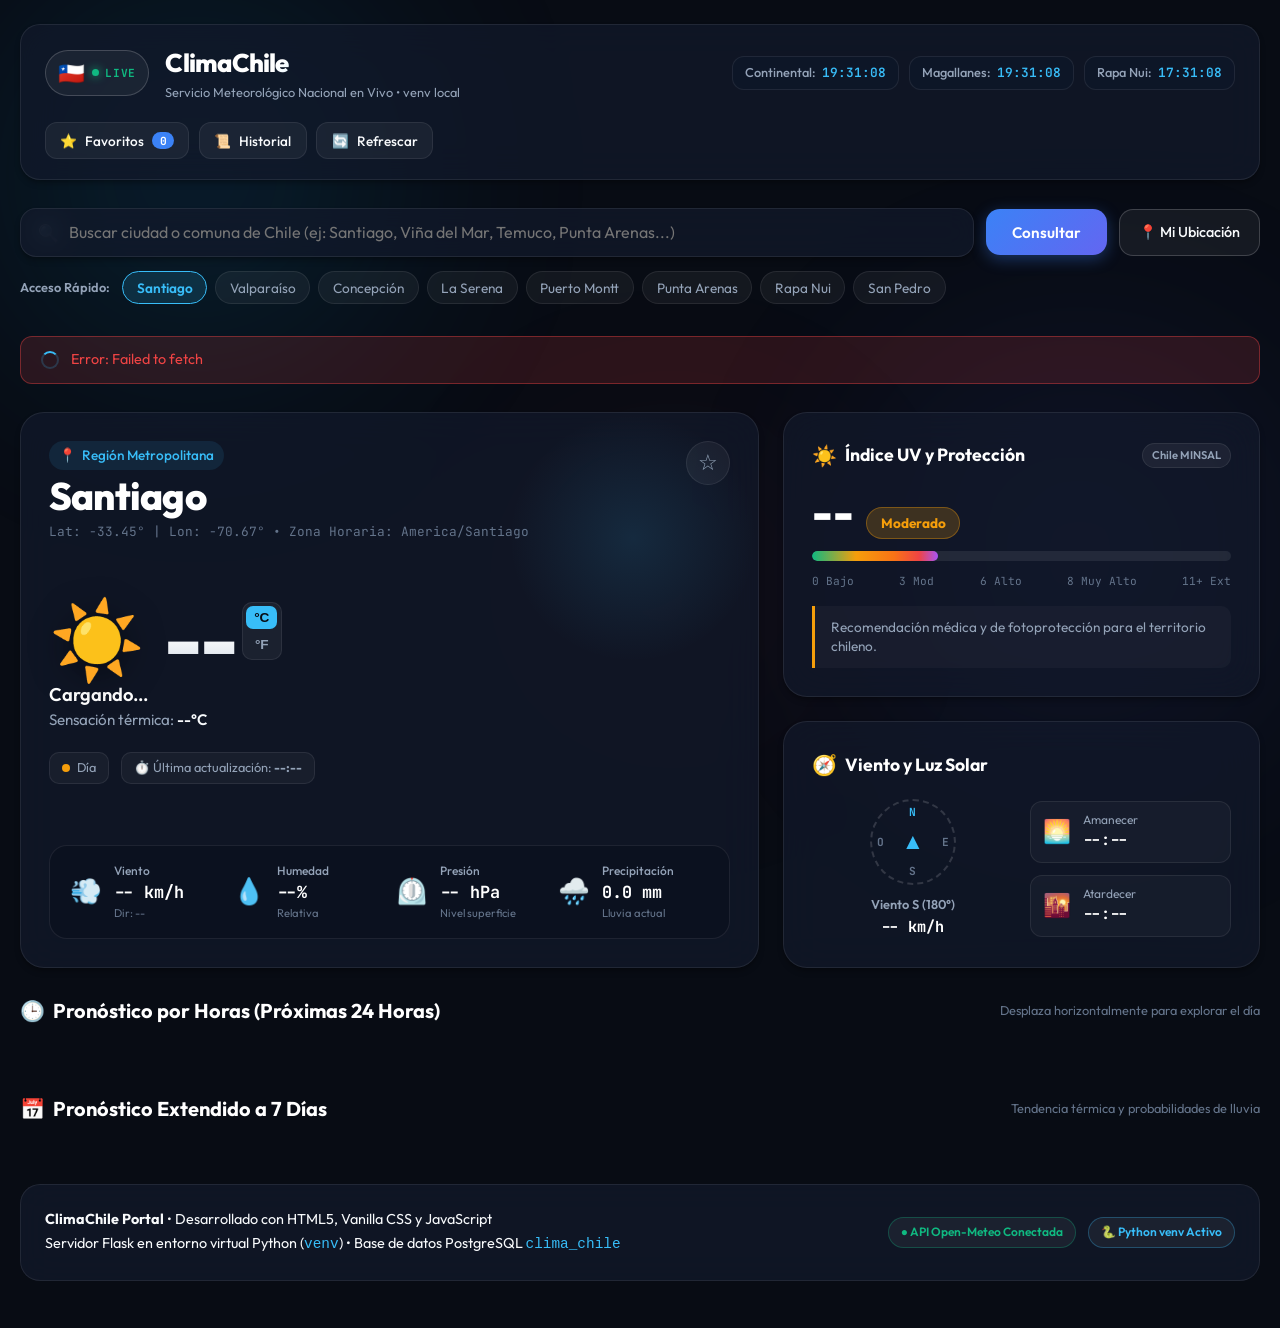
==== commit c8895224: "feat-cambio de base de datos de sqlite a postresql en docker" ====
--- a/frontend/index.html
+++ b/frontend/index.html
@@ -323,7 +323,7 @@
           <button type="button" class="btn-close-modal" id="btn-close-favorites" title="Cerrar modal">✕</button>
         </div>
         <div class="modal-body">
-          <p class="modal-desc">Ciudades sincronizadas con la base de datos local SQLite (<code>clima_chile.db</code>):</p>
+          <p class="modal-desc">Ciudades sincronizadas con la base de datos local PostgreSQL :</p>
           <div class="favorites-list" id="favorites-list-container">
             <!-- Lista generada con JS -->
           </div>
@@ -345,7 +345,7 @@
           </div>
         </div>
         <div class="modal-body">
-          <p class="modal-desc">Registros almacenados en la tabla <code>historial_consultas</code> de SQLite:</p>
+          <p class="modal-desc">Registros almacenados en la tabla <code>historial_consultas</code> de PostgreSQL:</p>
           <div class="history-list" id="history-list-container">
             <!-- Lista generada con JS -->
           </div>
@@ -358,7 +358,7 @@
       <div class="footer-content">
         <div class="footer-left">
           <p><strong>ClimaChile Portal</strong> • Desarrollado con HTML5, Vanilla CSS y JavaScript</p>
-          <p class="sub-tech">Servidor Flask en entorno virtual Python (<code>venv</code>) • Base de datos SQLite <code>clima_chile.db</code></p>
+          <p class="sub-tech">Servidor Flask en entorno virtual Python (<code>venv</code>) • Base de datos PostgreSQL <code>clima_chile</code></p>
         </div>
         <div class="footer-right">
           <span class="badge-status online">● API Open-Meteo Conectada</span>
